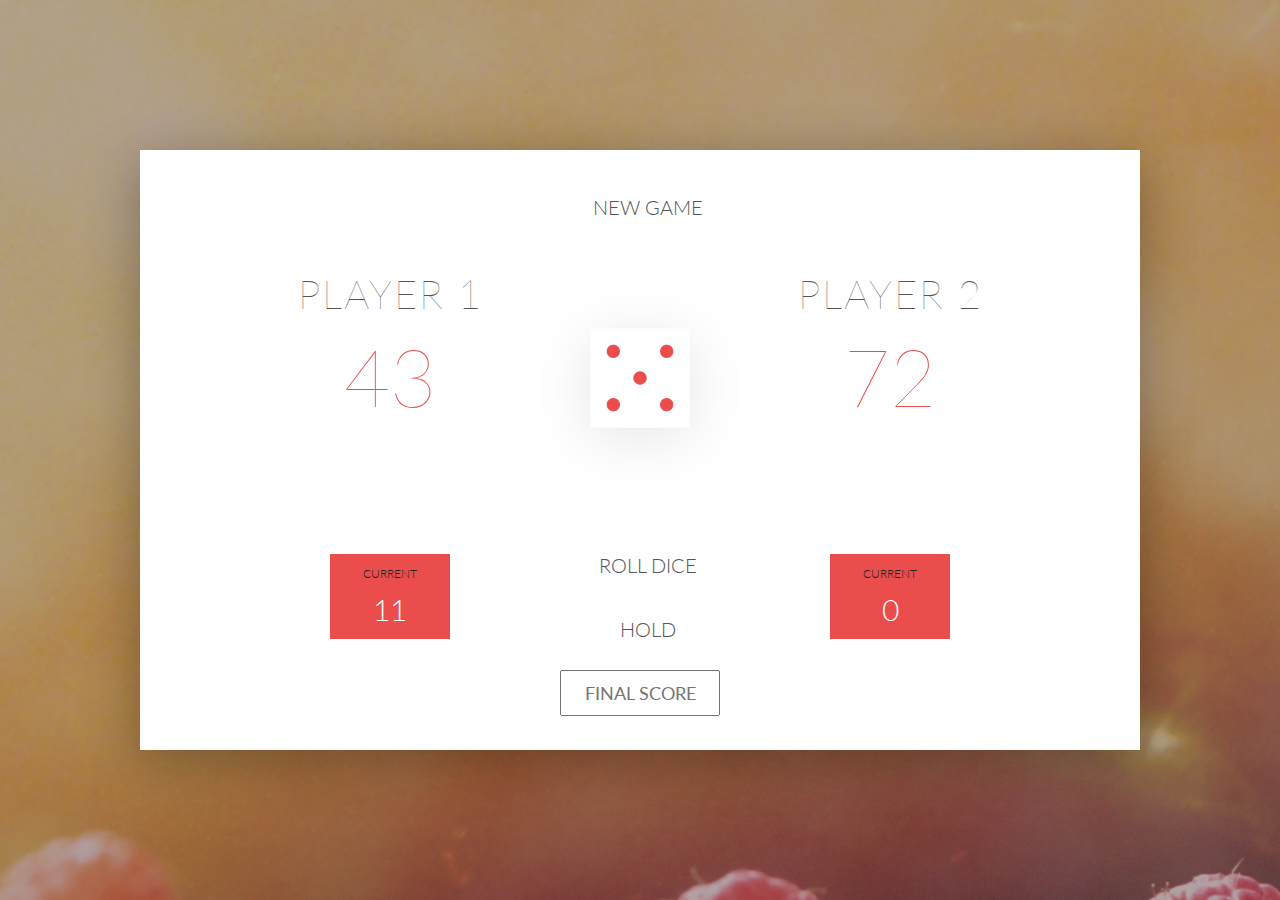
==== pigGame/index.html @ 2783bceb "added to git" ====
<!DOCTYPE html>
<html lang="en">
    <head>
        <meta charset="UTF-8">
        <link href="https://fonts.googleapis.com/css?family=Lato:100,300,600" rel="stylesheet" type="text/css">
        <link href="http://code.ionicframework.com/ionicons/2.0.1/css/ionicons.min.css" rel="stylesheet" type="text/css">
        <link type="text/css" rel="stylesheet" href="style.css">

        <title>Pig Game</title>
    </head>

    <body>
        <div class="wrapper clearfix">
            <div class="player-0-panel">
                <div class="player-name" id="name-0">Player 1</div>
                <div class="player-score" id="score-0">43</div>
                <div class="player-current-box">
                    <div class="player-current-label">Current</div>
                    <div class="player-current-score" id="current-0">11</div>
                </div>
            </div>

            <div class="player-1-panel">
                <div class="player-name" id="name-1">Player 2</div>
                <div class="player-score" id="score-1">72</div>
                <div class="player-current-box">
                    <div class="player-current-label">Current</div>
                    <div class="player-current-score" id="current-1">0</div>
                </div>
            </div>

            <button class="btn-new"><i class="ion-ios-plus-outline"></i>New game</button>
            <button class="btn-roll"><i class="ion-ios-loop"></i>Roll dice</button>
            <button class="btn-hold"><i class="ion-ios-download-outline"></i>Hold</button>

            <input type="text" placeholder="Final score" class="final-score">

            <img src="dice-5.png" alt="Dice" class="dice" id="dice-0">
            <img src="dice-5.png" alt="Dice" class="dice" id="dice-1">
        </div>

        <script src="game.js"></script>
    </body>
</html>
---- pigGame/style.css ----
/**********************************************
*** GENERAL
**********************************************/

.final-score {
    position: absolute;
    left: 50%;
    transform: translateX(-50%);
    top: 520px;
    color: #555;
    font-size: 18px;
    font-family: 'Lato';
    text-align: center;
    padding: 10px;
    width: 160px;
    text-transform: uppercase;
}

.final-score:focus { outline: none; }

#dice-1 { top: 120px; }
#dice-2 { top: 250px; }


* {
    margin: 0;
    padding: 0;
    box-sizing: border-box;

}

.clearfix::after {
    content: "";
    display: table;
    clear: both;
}

body {
    background-image: linear-gradient(rgba(62, 20, 20, 0.4), rgba(62, 20, 20, 0.4)), url(back.jpg);
    background-size: cover;
    background-position: center;
    font-family: Lato;
    font-weight: 300;
    position: relative;
    height: 100vh;
    color: #555;
}

.wrapper {
    width: 1000px;
    position: absolute;
    top: 50%;
    left: 50%;
    transform: translate(-50%, -50%);
    background-color: #fff;
    box-shadow: 0px 10px 50px rgba(0, 0, 0, 0.3);
    overflow: hidden;
}

.player-0-panel,
.player-1-panel {
    width: 50%;
    float: left;
    height: 600px;
    padding: 100px;
}



/**********************************************
*** PLAYERS
**********************************************/

.player-name {
    font-size: 40px;
    text-align: center;
    text-transform: uppercase;
    letter-spacing: 2px;
    font-weight: 100;
    margin-top: 20px;
    margin-bottom: 10px;
    position: relative;
}

.player-score {
    text-align: center;
    font-size: 80px;
    font-weight: 100;
    color: #EB4D4D;
    margin-bottom: 130px;
}

.active { background-color: #f7f7f7; }
.active .player-name { font-weight: 300; }

.active .player-name::after {
    content: "\2022";
    font-size: 47px;
    position: absolute;
    color: #EB4D4D;
    top: -7px;
    right: 10px;

}

.player-current-box {
    background-color: #EB4D4D;
    color: #fff;
    width: 40%;
    margin: 0 auto;
    padding: 12px;
    text-align: center;
}

.player-current-label {
    text-transform: uppercase;
    margin-bottom: 10px;
    font-size: 12px;
    color: #222;
}

.player-current-score {
    font-size: 30px;
}

button {
    position: absolute;
    width: 200px;
    left: 50%;
    transform: translateX(-50%);
    color: #555;
    background: none;
    border: none;
    font-family: Lato;
    font-size: 20px;
    text-transform: uppercase;
    cursor: pointer;
    font-weight: 300;
    transition: background-color 0.3s, color 0.3s;
}

button:hover { font-weight: 600; }
button:hover i { margin-right: 20px; }

button:focus {
    outline: none;
}

i {
    color: #EB4D4D;
    display: inline-block;
    margin-right: 15px;
    font-size: 32px;
    line-height: 1;
    vertical-align: text-top;
    margin-top: -4px;
    transition: margin 0.3s;
}

.btn-new { top: 45px;}
.btn-roll { top: 403px;}
.btn-hold { top: 467px;}

.dice {
    position: absolute;
    left: 50%;
    top: 178px;
    transform: translateX(-50%);
    height: 100px;
    box-shadow: 0px 10px 60px rgba(0, 0, 0, 0.10);
}

.winner { background-color: #f7f7f7; }
.winner .player-name { font-weight: 300; color: #EB4D4D; }
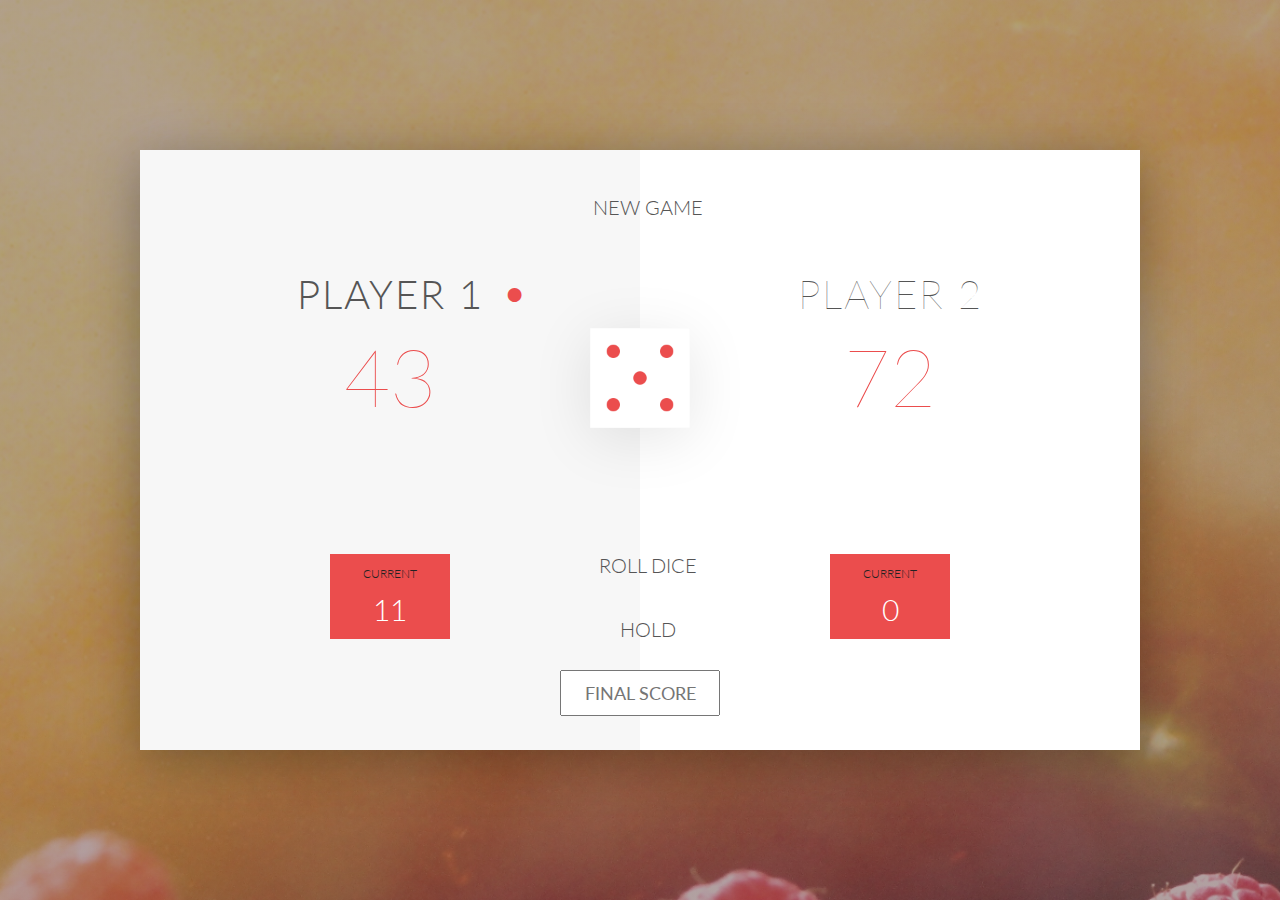
==== commit 53ee5794: "'Hold' button and check winner functions done" ====
--- a/pigGame/index.html
+++ b/pigGame/index.html
@@ -11,7 +11,7 @@
 
     <body>
         <div class="wrapper clearfix">
-            <div class="player-0-panel">
+            <div class="player-0-panel active">
                 <div class="player-name" id="name-0">Player 1</div>
                 <div class="player-score" id="score-0">43</div>
                 <div class="player-current-box">
@@ -36,7 +36,6 @@
             <input type="text" placeholder="Final score" class="final-score">
 
             <img src="dice-5.png" alt="Dice" class="dice" id="dice-0">
-            <img src="dice-5.png" alt="Dice" class="dice" id="dice-1">
         </div>
 
         <script src="game.js"></script>
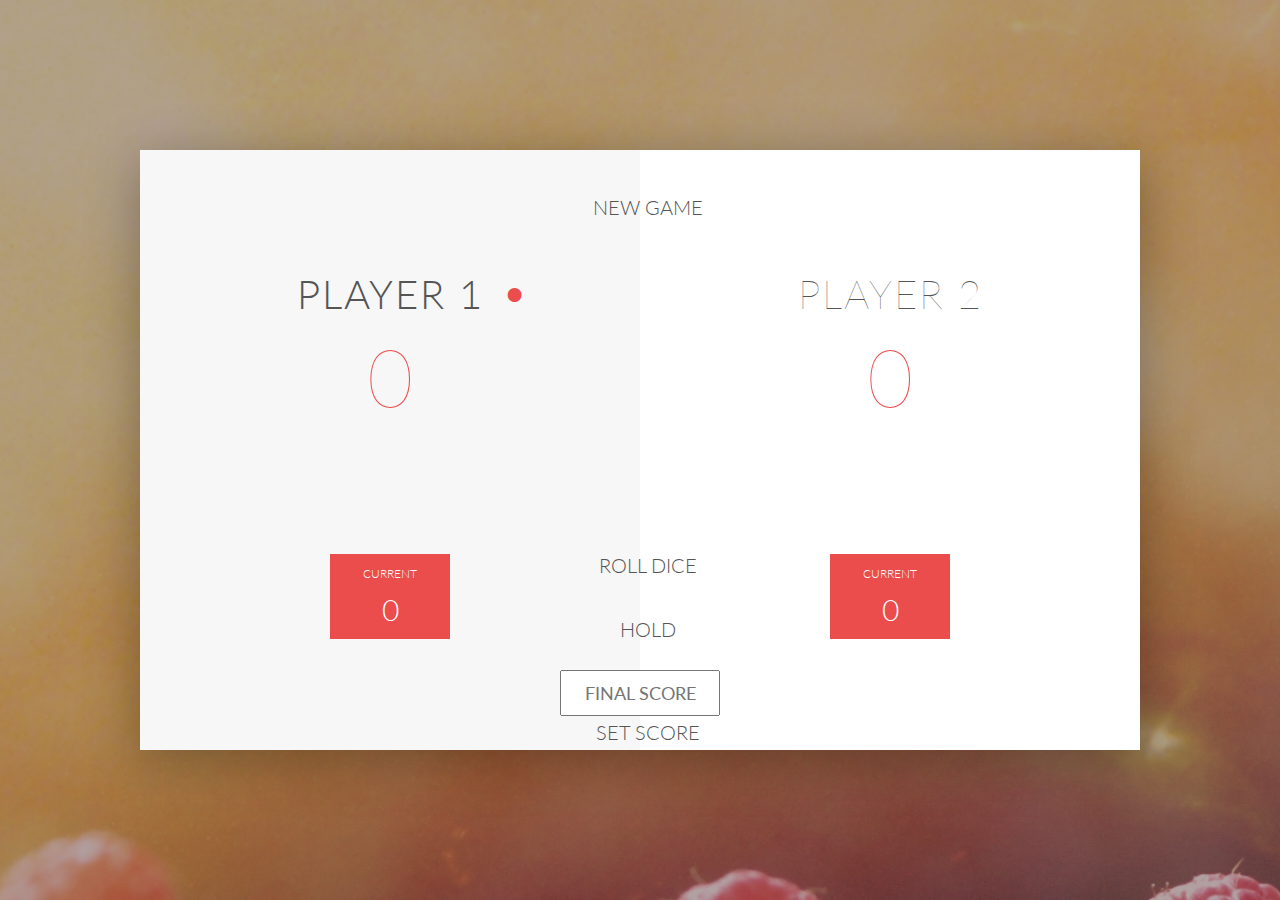
==== commit 59d65160: "Added a 'Set Score' input and button" ====
--- a/pigGame/index.html
+++ b/pigGame/index.html
@@ -33,7 +33,9 @@
             <button class="btn-roll"><i class="ion-ios-loop"></i>Roll dice</button>
             <button class="btn-hold"><i class="ion-ios-download-outline"></i>Hold</button>
 
-            <input type="text" placeholder="Final score" class="final-score">
+            <input type="text" placeholder="Final Score" class="final-score">
+
+            <button class ='btn-setscore'><i class ='ion-ios-arrow-forward'></i>SET SCORE</button>
 
             <img src="dice-5.png" alt="Dice" class="dice" id="dice-0">
         </div>
--- a/pigGame/style.css
+++ b/pigGame/style.css
@@ -116,7 +116,7 @@
     text-transform: uppercase;
     margin-bottom: 10px;
     font-size: 12px;
-    color: #222;
+    color: rgb(247, 247, 247);
 }
 
 .player-current-score {
@@ -160,6 +160,9 @@
 .btn-new { top: 45px;}
 .btn-roll { top: 403px;}
 .btn-hold { top: 467px;}
+.btn-setscore{
+    top: 570px;
+}
 
 .dice {
     position: absolute;
@@ -170,5 +173,7 @@
     box-shadow: 0px 10px 60px rgba(0, 0, 0, 0.10);
 }
 
+
+
 .winner { background-color: #f7f7f7; }
 .winner .player-name { font-weight: 300; color: #EB4D4D; }
